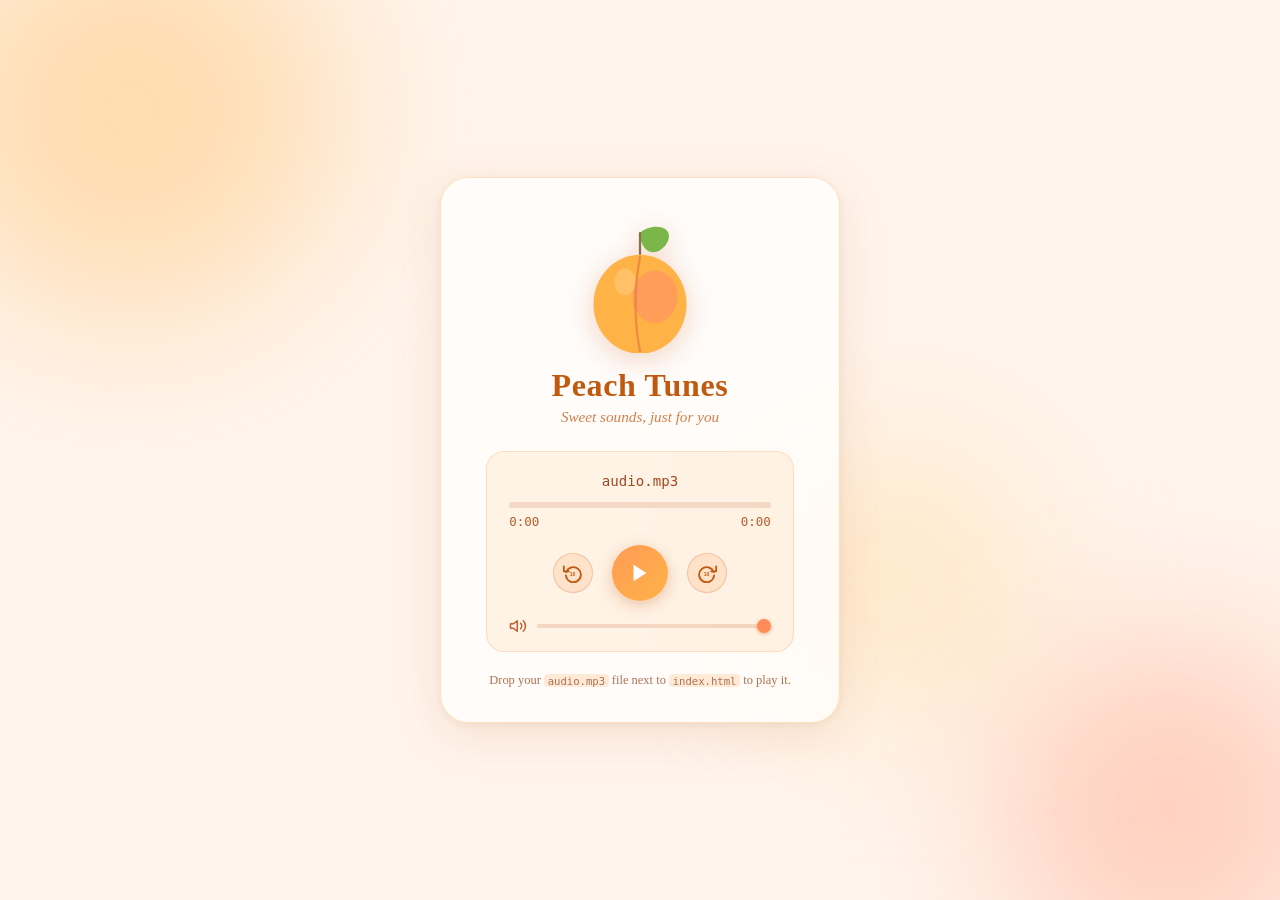
==== index.html @ 4013de60 "Add peach-themed audio player website Three-file static site (HTML/CSS/JS) with a custom audio playe" ====
<!DOCTYPE html>
<html lang="en">
<head>
  <meta charset="UTF-8" />
  <meta name="viewport" content="width=device-width, initial-scale=1.0" />
  <title>Peach Tunes</title>
  <link rel="stylesheet" href="style.css" />
</head>
<body>

  <div class="background">
    <div class="peach-blob blob-1"></div>
    <div class="peach-blob blob-2"></div>
    <div class="peach-blob blob-3"></div>
  </div>

  <main class="card">
    <div class="peach-art" aria-hidden="true">
      <svg viewBox="0 0 160 180" xmlns="http://www.w3.org/2000/svg" class="peach-svg">
        <!-- Leaf -->
        <path d="M80 20 C95 5, 130 10, 115 35 C100 55, 80 45, 80 20Z"
              fill="#7ab648" />
        <!-- Stem -->
        <line x1="80" y1="20" x2="80" y2="48" stroke="#8b6f47" stroke-width="3" stroke-linecap="round"/>
        <!-- Peach body -->
        <ellipse cx="80" cy="115" rx="62" ry="66" fill="#ffb347"/>
        <!-- Blush -->
        <ellipse cx="100" cy="105" rx="30" ry="35" fill="#ff8c69" opacity="0.55"/>
        <!-- Crease -->
        <path d="M80 52 Q68 115 80 178" stroke="#e07040" stroke-width="3"
              fill="none" stroke-linecap="round" opacity="0.6"/>
        <!-- Highlight -->
        <ellipse cx="60" cy="85" rx="14" ry="18" fill="white" opacity="0.18"/>
      </svg>
    </div>

    <h1 class="title">Peach Tunes</h1>
    <p class="subtitle">Sweet sounds, just for you</p>

    <div class="player">
      <audio id="audio" preload="auto">
        <source src="audio.mp3" type="audio/mpeg" />
        Your browser does not support the audio element.
      </audio>

      <div class="track-info">
        <span class="track-name" id="track-name">audio.mp3</span>
      </div>

      <div class="progress-container" id="progress-container">
        <div class="progress-bar" id="progress-bar"></div>
      </div>

      <div class="time-row">
        <span id="current-time">0:00</span>
        <span id="duration">0:00</span>
      </div>

      <div class="controls">
        <button class="ctrl-btn" id="rewind-btn" title="Rewind 10s">
          <svg viewBox="0 0 24 24" fill="none" stroke="currentColor" stroke-width="2.2" stroke-linecap="round" stroke-linejoin="round">
            <polyline points="1 4 1 10 7 10"></polyline>
            <path d="M3.51 15a9 9 0 1 0 .49-4"></path>
            <text x="8" y="15" font-size="6" fill="currentColor" stroke="none" font-weight="bold">10</text>
          </svg>
        </button>

        <button class="play-btn" id="play-btn" title="Play / Pause">
          <svg class="icon-play" viewBox="0 0 24 24" fill="currentColor">
            <polygon points="5,3 19,12 5,21"/>
          </svg>
          <svg class="icon-pause" viewBox="0 0 24 24" fill="currentColor" style="display:none">
            <rect x="6" y="4" width="4" height="16"/>
            <rect x="14" y="4" width="4" height="16"/>
          </svg>
        </button>

        <button class="ctrl-btn" id="forward-btn" title="Forward 10s">
          <svg viewBox="0 0 24 24" fill="none" stroke="currentColor" stroke-width="2.2" stroke-linecap="round" stroke-linejoin="round">
            <polyline points="23 4 23 10 17 10"></polyline>
            <path d="M20.49 15a9 9 0 1 1-.49-4"></path>
            <text x="8" y="15" font-size="6" fill="currentColor" stroke="none" font-weight="bold">10</text>
          </svg>
        </button>
      </div>

      <div class="volume-row">
        <svg class="vol-icon" viewBox="0 0 24 24" fill="none" stroke="currentColor" stroke-width="2" stroke-linecap="round" stroke-linejoin="round">
          <polygon points="11 5 6 9 2 9 2 15 6 15 11 19 11 5"></polygon>
          <path d="M19.07 4.93a10 10 0 0 1 0 14.14"></path>
          <path d="M15.54 8.46a5 5 0 0 1 0 7.07"></path>
        </svg>
        <input type="range" id="volume" min="0" max="1" step="0.01" value="1" />
      </div>
    </div>

    <p class="hint">Drop your <code>audio.mp3</code> file next to <code>index.html</code> to play it.</p>
  </main>

  <script src="player.js"></script>
</body>
</html>
---- style.css ----
/* ── Reset & base ── */
*, *::before, *::after { box-sizing: border-box; margin: 0; padding: 0; }

body {
  min-height: 100vh;
  font-family: 'Georgia', serif;
  background: #fff4ec;
  display: flex;
  align-items: center;
  justify-content: center;
  overflow: hidden;
  position: relative;
}

/* ── Animated background blobs ── */
.background {
  position: fixed;
  inset: 0;
  pointer-events: none;
  z-index: 0;
}

.peach-blob {
  position: absolute;
  border-radius: 50%;
  filter: blur(80px);
  opacity: 0.35;
  animation: drift 12s ease-in-out infinite alternate;
}

.blob-1 {
  width: 420px; height: 420px;
  background: #ffb347;
  top: -100px; left: -80px;
  animation-duration: 14s;
}
.blob-2 {
  width: 340px; height: 340px;
  background: #ff8c69;
  bottom: -80px; right: -60px;
  animation-duration: 11s;
  animation-delay: -4s;
}
.blob-3 {
  width: 260px; height: 260px;
  background: #ffd27f;
  top: 50%; left: 60%;
  animation-duration: 9s;
  animation-delay: -7s;
}

@keyframes drift {
  from { transform: translate(0, 0) scale(1); }
  to   { transform: translate(30px, 20px) scale(1.08); }
}

/* ── Card ── */
.card {
  position: relative;
  z-index: 1;
  background: rgba(255, 255, 255, 0.72);
  backdrop-filter: blur(18px);
  -webkit-backdrop-filter: blur(18px);
  border: 1px solid rgba(255, 179, 71, 0.35);
  border-radius: 28px;
  padding: 2.5rem 2.8rem 2rem;
  max-width: 400px;
  width: 92vw;
  box-shadow: 0 12px 48px rgba(200, 100, 40, 0.14), 0 2px 8px rgba(0,0,0,0.06);
  text-align: center;
}

/* ── Peach illustration ── */
.peach-art { margin-bottom: 0.6rem; }

.peach-svg {
  width: 120px;
  height: 135px;
  filter: drop-shadow(0 6px 14px rgba(200, 90, 30, 0.25));
  animation: bob 4s ease-in-out infinite;
}

@keyframes bob {
  0%, 100% { transform: translateY(0); }
  50%       { transform: translateY(-8px); }
}

/* ── Typography ── */
.title {
  font-size: 2rem;
  color: #c05a10;
  letter-spacing: 0.02em;
}

.subtitle {
  font-size: 0.95rem;
  color: #d4804a;
  margin-top: 0.25rem;
  margin-bottom: 1.6rem;
  font-style: italic;
}

/* ── Player ── */
.player {
  background: rgba(255, 200, 140, 0.18);
  border: 1px solid rgba(255, 160, 80, 0.25);
  border-radius: 18px;
  padding: 1.2rem 1.4rem 1rem;
}

.track-info {
  margin-bottom: 0.8rem;
}

.track-name {
  font-size: 0.88rem;
  color: #a04820;
  font-family: monospace;
  word-break: break-all;
}

/* Progress bar */
.progress-container {
  background: rgba(200, 100, 50, 0.18);
  border-radius: 99px;
  height: 6px;
  cursor: pointer;
  margin-bottom: 0.35rem;
  position: relative;
  overflow: hidden;
}

.progress-bar {
  height: 100%;
  width: 0%;
  background: linear-gradient(90deg, #ff8c69, #ffb347);
  border-radius: 99px;
  transition: width 0.1s linear;
  pointer-events: none;
}

.time-row {
  display: flex;
  justify-content: space-between;
  font-size: 0.78rem;
  color: #b06030;
  margin-bottom: 1rem;
  font-family: monospace;
}

/* Controls */
.controls {
  display: flex;
  align-items: center;
  justify-content: center;
  gap: 1.2rem;
  margin-bottom: 1rem;
}

.play-btn {
  width: 56px;
  height: 56px;
  border-radius: 50%;
  background: linear-gradient(135deg, #ff9a56, #ffb347);
  border: none;
  cursor: pointer;
  display: flex;
  align-items: center;
  justify-content: center;
  color: white;
  box-shadow: 0 4px 16px rgba(200, 100, 40, 0.35);
  transition: transform 0.12s, box-shadow 0.12s;
}

.play-btn:hover {
  transform: scale(1.07);
  box-shadow: 0 6px 22px rgba(200, 100, 40, 0.45);
}

.play-btn:active { transform: scale(0.96); }

.play-btn svg { width: 22px; height: 22px; }

.ctrl-btn {
  width: 40px;
  height: 40px;
  border-radius: 50%;
  background: rgba(255, 160, 80, 0.2);
  border: 1px solid rgba(200, 100, 50, 0.25);
  cursor: pointer;
  display: flex;
  align-items: center;
  justify-content: center;
  color: #c05a10;
  transition: background 0.15s, transform 0.12s;
}

.ctrl-btn:hover { background: rgba(255, 160, 80, 0.38); }
.ctrl-btn:active { transform: scale(0.93); }
.ctrl-btn svg { width: 20px; height: 20px; }

/* Volume */
.volume-row {
  display: flex;
  align-items: center;
  gap: 0.6rem;
}

.vol-icon {
  width: 18px;
  height: 18px;
  color: #c06030;
  flex-shrink: 0;
}

input[type="range"]#volume {
  -webkit-appearance: none;
  appearance: none;
  flex: 1;
  height: 4px;
  border-radius: 99px;
  background: rgba(200, 100, 50, 0.2);
  outline: none;
  cursor: pointer;
}

input[type="range"]#volume::-webkit-slider-thumb {
  -webkit-appearance: none;
  width: 14px; height: 14px;
  border-radius: 50%;
  background: #ff8c56;
  box-shadow: 0 1px 4px rgba(200,80,30,0.4);
  cursor: pointer;
}

input[type="range"]#volume::-moz-range-thumb {
  width: 14px; height: 14px;
  border-radius: 50%;
  border: none;
  background: #ff8c56;
  cursor: pointer;
}

/* ── Hint ── */
.hint {
  margin-top: 1.2rem;
  font-size: 0.78rem;
  color: #b07050;
  line-height: 1.5;
}

.hint code {
  background: rgba(255,160,80,0.2);
  padding: 0.05em 0.35em;
  border-radius: 4px;
  font-size: 0.85em;
}
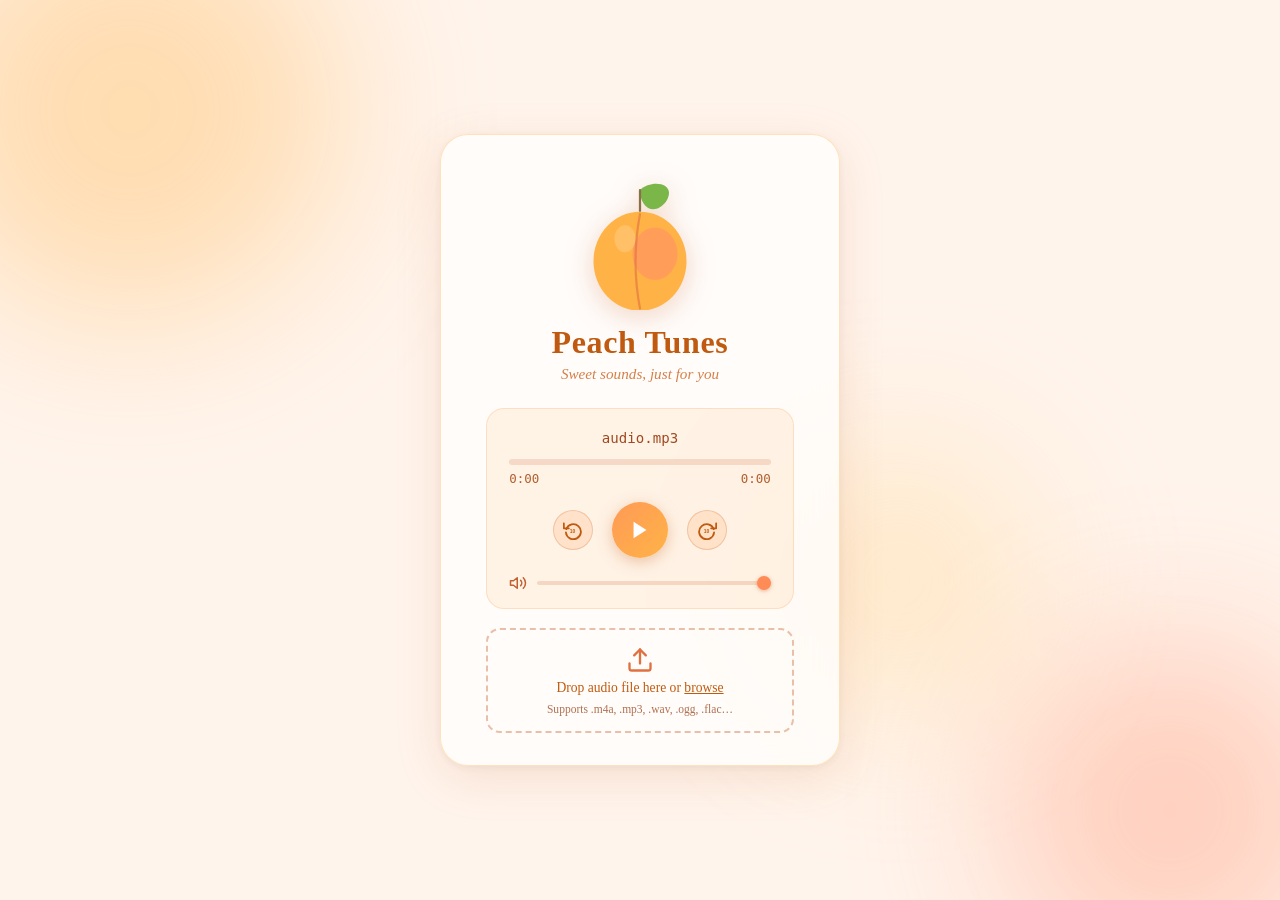
==== commit db92a98c: "Add file picker and drag-and-drop to support .m4a and other audio formats Replaces the hardcoded aud" ====
--- a/index.html
+++ b/index.html
@@ -39,7 +39,6 @@
 
     <div class="player">
       <audio id="audio" preload="auto">
-        <source src="audio.mp3" type="audio/mpeg" />
         Your browser does not support the audio element.
       </audio>
 
@@ -94,7 +93,18 @@
       </div>
     </div>
 
-    <p class="hint">Drop your <code>audio.mp3</code> file next to <code>index.html</code> to play it.</p>
+    <div class="drop-zone" id="drop-zone">
+      <label for="file-input" class="drop-label">
+        <svg viewBox="0 0 24 24" fill="none" stroke="currentColor" stroke-width="2" stroke-linecap="round" stroke-linejoin="round" width="28" height="28">
+          <path d="M21 15v4a2 2 0 0 1-2 2H5a2 2 0 0 1-2-2v-4"></path>
+          <polyline points="17 8 12 3 7 8"></polyline>
+          <line x1="12" y1="3" x2="12" y2="15"></line>
+        </svg>
+        <span>Drop audio file here or <u>browse</u></span>
+        <small>Supports .m4a, .mp3, .wav, .ogg, .flac&hellip;</small>
+      </label>
+      <input type="file" id="file-input" accept="audio/*" hidden />
+    </div>
   </main>
 
   <script src="player.js"></script>
--- a/style.css
+++ b/style.css
@@ -241,17 +241,37 @@
   cursor: pointer;
 }
 
-/* ── Hint ── */
-.hint {
+/* ── Drop zone ── */
+.drop-zone {
   margin-top: 1.2rem;
-  font-size: 0.78rem;
+  border: 2px dashed rgba(200, 100, 50, 0.4);
+  border-radius: 14px;
+  padding: 1rem;
+  cursor: pointer;
+  transition: background 0.2s, border-color 0.2s;
+}
+
+.drop-zone:hover,
+.drop-zone.drag-over {
+  background: rgba(255, 160, 80, 0.12);
+  border-color: #ff8c56;
+}
+
+.drop-label {
+  display: flex;
+  flex-direction: column;
+  align-items: center;
+  gap: 0.4rem;
+  cursor: pointer;
+  color: #c05a10;
+  font-size: 0.85rem;
+}
+
+.drop-label svg {
+  color: #e07040;
+}
+
+.drop-label small {
   color: #b07050;
-  line-height: 1.5;
-}
-
-.hint code {
-  background: rgba(255,160,80,0.2);
-  padding: 0.05em 0.35em;
-  border-radius: 4px;
-  font-size: 0.85em;
-}
+  font-size: 0.72rem;
+}
